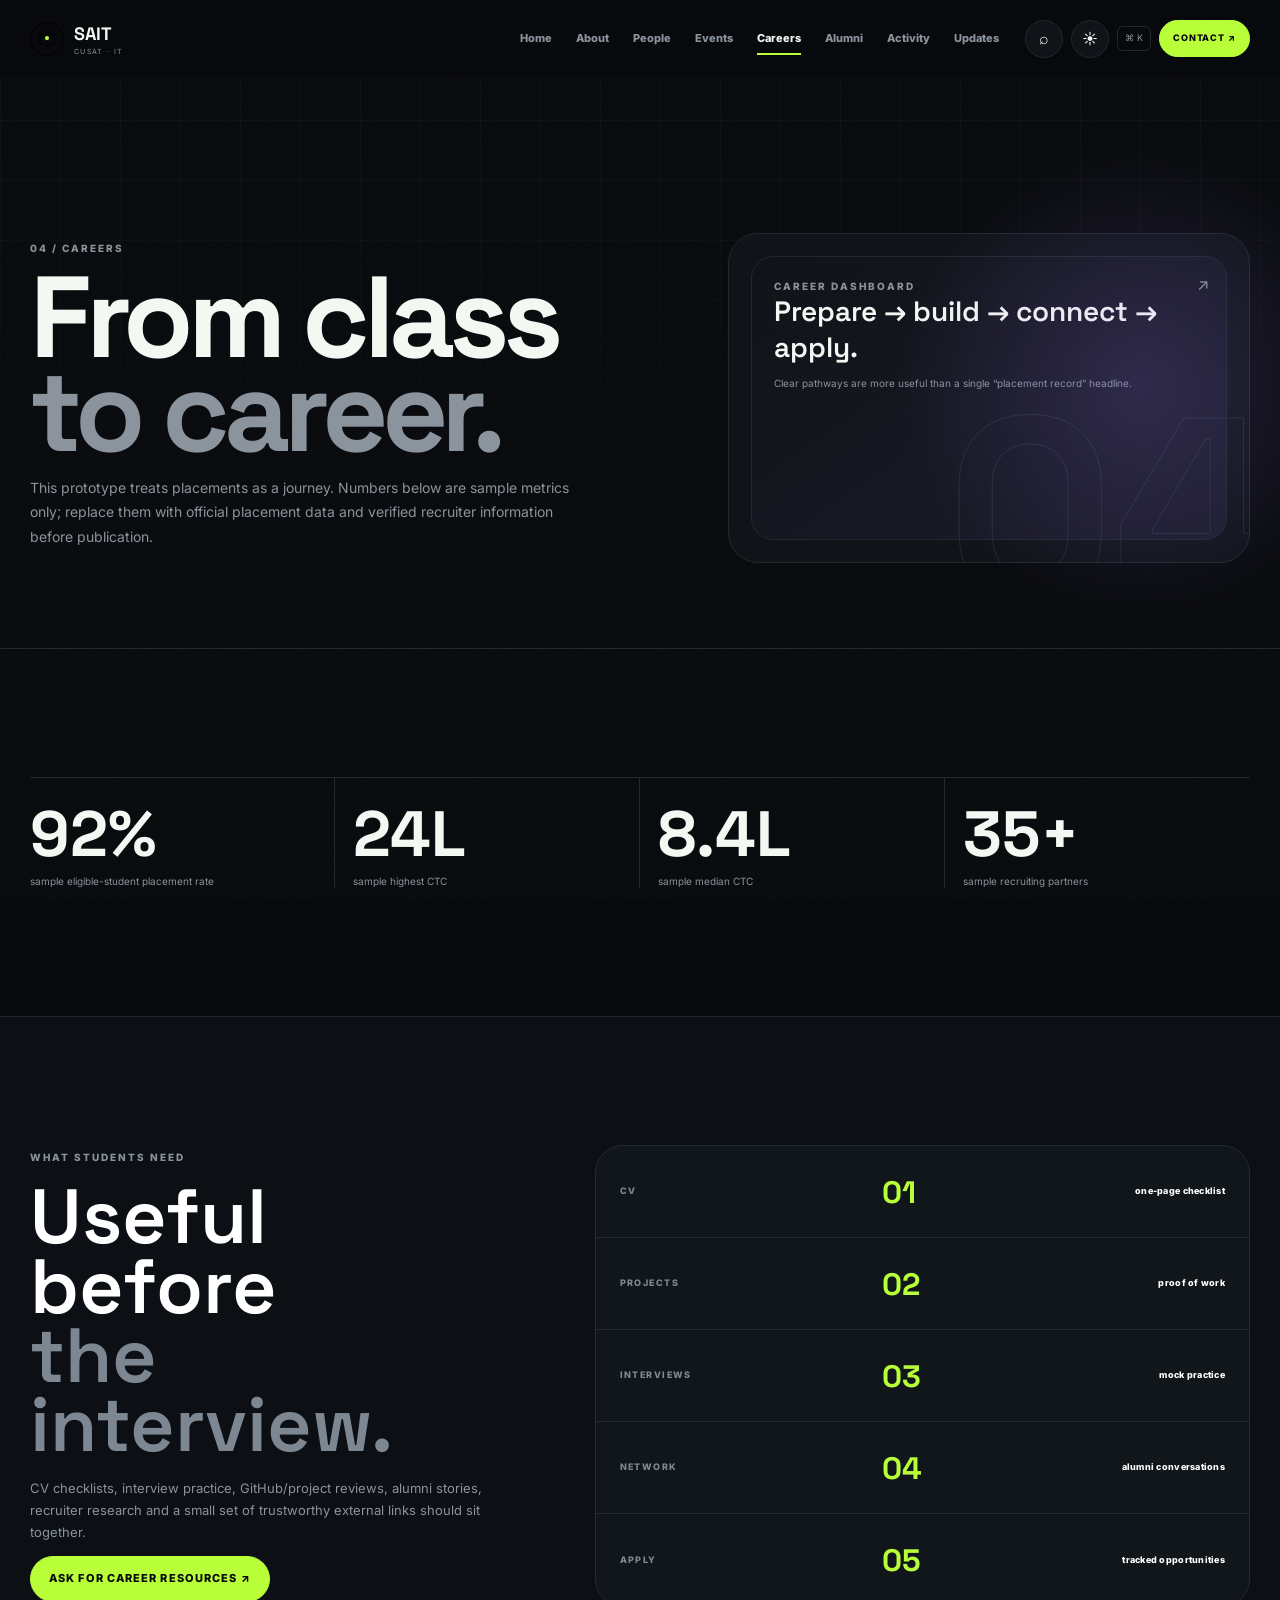
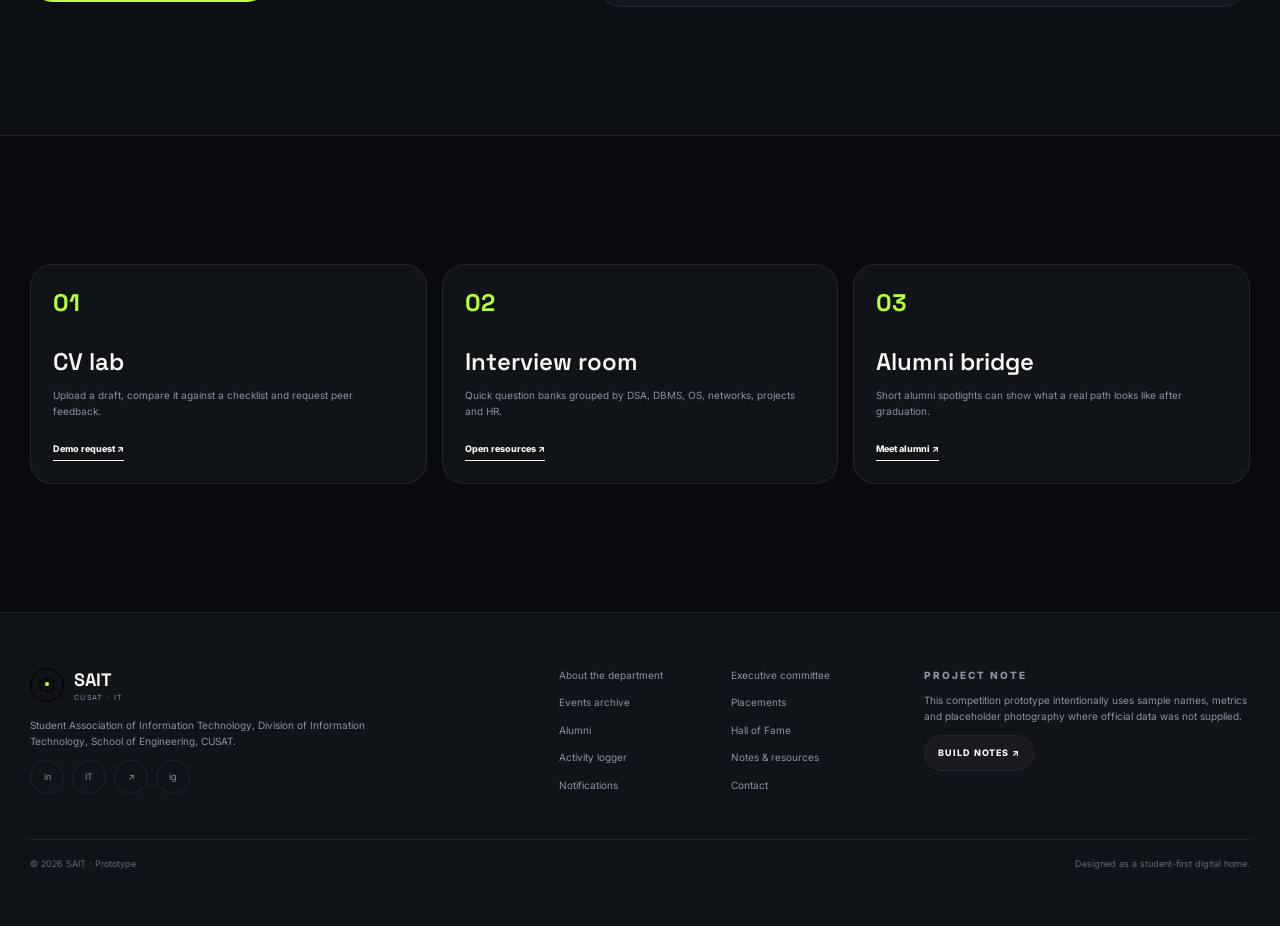
==== placements.html @ 9d5f6748 "Build complete futuristic SAIT multi-page redesign" ====
<!DOCTYPE html>
<html lang="en">
<head>
<meta charset="utf-8">
<meta name="viewport" content="width=device-width,initial-scale=1">
<meta name="theme-color" content="#080a0d">
<meta name="description" content="SAIT — Student Association of Information Technology, CUSAT.">
<title>Placements & careers · SAIT</title>
<link rel="icon" href="assets/favicon.svg">
<link rel="preconnect" href="https://fonts.googleapis.com">
<link rel="preconnect" href="https://fonts.gstatic.com" crossorigin>
<link href="https://fonts.googleapis.com/css2?family=Inter:wght@400;500;600;700;800&family=Space+Grotesk:wght@500;600;700&display=swap" rel="stylesheet">
<link rel="stylesheet" href="style.css">
</head>
<body data-page="placements">
<div class="noise"></div><div class="grid-bg"></div>

<header class="site-header">
  <nav class="nav container">
    <a class="brand" href="index.html" aria-label="SAIT home">
      <img src="assets/logo.svg" alt="SAIT">
      <span class="brand-text"><strong>SAIT</strong><small>CUSAT · IT</small></span>
    </a>
    <div class="nav-links">
      <a data-page="home" href="index.html">Home</a>
      <a data-page="about" href="about.html">About</a>
      <a data-page="people" href="people.html">People</a>
      <a data-page="events" href="events.html">Events</a>
      <a data-page="placements" href="placements.html">Careers</a>
      <a data-page="alumni" href="alumni.html">Alumni</a>
      <a data-page="activity" href="activity.html">Activity</a>
      <a data-page="more" href="notifications.html">Updates</a>
    </div>
    <div class="nav-actions">
      <button class="icon-btn" data-command-open title="Search">⌕</button>
      <button class="icon-btn theme-icon" data-theme-toggle title="Theme">☀</button>
      <span class="command-hint">⌘ K</span>
      <a class="btn small primary" href="contact.html">Contact ↗</a>
      <button class="menu-btn" aria-label="Open menu" aria-expanded="false"><span></span><span></span></button>
    </div>
  </nav>
</header>

<main class="page-top">

<section class="page-hero">
  <div class="container page-hero-grid">
    <div class="reveal"><div class="kicker">04 / CAREERS</div><h1 class="display">From class<br><span class="dim">to career.</span></h1><p>This prototype treats placements as a journey. Numbers below are sample metrics only; replace them with official placement data and verified recruiter information before publication.</p></div>
    <div class="page-hero-art reveal delay-1"><div class="big-num">04</div><div class="signal"><div class="kicker">CAREER DASHBOARD</div><h3>Prepare → build → connect → apply.</h3><p>Clear pathways are more useful than a single “placement record” headline.</p></div></div>
  </div>
</section>

<section class="section">
  <div class="container">
    <div class="stat-strip reveal">
      <div class="stat"><div class="stat-value">92%</div><div class="stat-label">sample eligible-student placement rate</div></div>
      <div class="stat"><div class="stat-value">24L</div><div class="stat-label">sample highest CTC</div></div>
      <div class="stat"><div class="stat-value">8.4L</div><div class="stat-label">sample median CTC</div></div>
      <div class="stat"><div class="stat-value">35+</div><div class="stat-label">sample recruiting partners</div></div>
    </div>
  </div>
</section>

<section class="section placement">
  <div class="container placement-grid">
    <div class="reveal"><div class="kicker">WHAT STUDENTS NEED</div><h2>Useful before<br><span>the interview.</span></h2><p>CV checklists, interview practice, GitHub/project reviews, alumni stories, recruiter research and a small set of trustworthy external links should sit together.</p><a class="btn primary" href="contact.html">Ask for career resources ↗</a></div>
    <div class="placement-panel reveal delay-1">
      <div class="placement-row"><span>CV</span><strong>01</strong><span>one-page checklist</span></div>
      <div class="placement-row"><span>PROJECTS</span><strong>02</strong><span>proof of work</span></div>
      <div class="placement-row"><span>INTERVIEWS</span><strong>03</strong><span>mock practice</span></div>
      <div class="placement-row"><span>NETWORK</span><strong>04</strong><span>alumni conversations</span></div>
      <div class="placement-row"><span>APPLY</span><strong>05</strong><span>tracked opportunities</span></div>
    </div>
  </div>
</section>

<section class="section">
  <div class="container notes-grid">
    <article class="note-card reveal"><div class="icon">01</div><h3>CV lab</h3><p>Upload a draft, compare it against a checklist and request peer feedback.</p><a href="contact.html">Demo request ↗</a></article>
    <article class="note-card reveal"><div class="icon">02</div><h3>Interview room</h3><p>Quick question banks grouped by DSA, DBMS, OS, networks, projects and HR.</p><a href="notes.html">Open resources ↗</a></article>
    <article class="note-card reveal"><div class="icon">03</div><h3>Alumni bridge</h3><p>Short alumni spotlights can show what a real path looks like after graduation.</p><a href="alumni.html">Meet alumni ↗</a></article>
  </div>
</section>
</main>
<footer class="footer">
  <div class="container footer-grid">
    <div>
      <a class="footer-brand" href="index.html"><img src="assets/logo.svg" alt=""><span class="brand-text"><strong>SAIT</strong><small>CUSAT · IT</small></span></a>
      <p>Student Association of Information Technology, Division of Information Technology, School of Engineering, CUSAT.</p>
      <div class="footer-socials">
        <a href="https://in.linkedin.com/company/students-association-of-information-technology-sait-cusat" target="_blank" rel="noopener" aria-label="LinkedIn">in</a>
        <a href="https://soe.cusat.ac.in/soe_association.php?c=it" target="_blank" rel="noopener" aria-label="Official department">IT</a>
        <a href="https://sait-opal.vercel.app/" target="_blank" rel="noopener" aria-label="Current website">↗</a>
        <a href="https://www.instagram.com/" target="_blank" rel="noopener" aria-label="Instagram placeholder">ig</a>
      </div>
    </div>
    <div class="footer-links">
      <a href="about.html">About the department</a><a href="people.html">Executive committee</a>
      <a href="events.html">Events archive</a><a href="placements.html">Placements</a>
      <a href="alumni.html">Alumni</a><a href="hall-of-fame.html">Hall of Fame</a>
      <a href="activity.html">Activity logger</a><a href="notes.html">Notes & resources</a>
      <a href="notifications.html">Notifications</a><a href="contact.html">Contact</a>
    </div>
    <div>
      <div class="kicker">PROJECT NOTE</div>
      <p>This competition prototype intentionally uses sample names, metrics and placeholder photography where official data was not supplied.</p>
      <a class="btn small ghost" href="README.md">Build notes ↗</a>
    </div>
  </div>
  <div class="container footer-bottom">
    <span>© 2026 SAIT · Prototype</span><span>Designed as a student-first digital home.</span>
  </div>
</footer>

<div class="command" id="command" aria-hidden="true">
  <div class="command-bg" data-close-command></div>
  <div class="command-box">
    <div class="command-search"><span>⌕</span><input id="commandInput" autocomplete="off" placeholder="Jump to a page…"></div>
    <div class="command-list" id="commandList"></div>
  </div>
</div>
<div class="modal" id="modal"></div>
<div class="toast" id="toast"></div>
<script src="data.js"></script><script src="script.js"></script></body></html>
---- style.css ----
:root{
  --bg:#080a0d;
  --surface:#101318;
  --surface-2:#151920;
  --ink:#f4f7f2;
  --muted:#8b939d;
  --muted-2:#626a74;
  --line:#222830;
  --lime:#b8ff39;
  --violet:#9b7cff;
  --orange:#ff9b54;
  --cyan:#58e0ff;
  --pink:#ff6db5;
  --shadow:0 26px 90px rgba(0,0,0,.34);
  --radius:28px;
  --nav-h:78px;
}

[data-theme="light"]{
  --bg:#f2f4f1;
  --surface:#fff;
  --surface-2:#e8ece7;
  --ink:#0d1114;
  --muted:#5e676f;
  --muted-2:#7d878f;
  --line:#d8ded9;
  --shadow:0 26px 90px rgba(10,16,14,.12);
}

*{box-sizing:border-box}
html{scroll-behavior:smooth}
body{
  margin:0;background:var(--bg);color:var(--ink);
  font-family:Inter,ui-sans-serif,system-ui,-apple-system,BlinkMacSystemFont,"Segoe UI",sans-serif;
  line-height:1.4;overflow-x:hidden;transition:background .25s,color .25s;
}
body.page-lock{overflow:hidden}
a{color:inherit;text-decoration:none}
button,input,textarea,select{font:inherit}
button{cursor:pointer}
img{display:block;max-width:100%}
::selection{background:var(--lime);color:#090b0e}

.container{width:min(1220px,calc(100% - 48px));margin-inline:auto}
.display,.h1,.h2,.h3{font-family:"Space Grotesk",Inter,sans-serif;letter-spacing:-.055em}
.display{font-size:clamp(64px,10vw,150px);line-height:.82;margin:0}
.h2{font-size:clamp(48px,7vw,94px);line-height:.88;margin:0}
.h3{font-size:28px;line-height:1}
.eyebrow{
  display:inline-flex;align-items:center;gap:10px;color:var(--muted);
  font-size:10px;font-weight:800;letter-spacing:.18em;text-transform:uppercase
}
.dot{width:7px;height:7px;border-radius:50%;background:var(--lime);box-shadow:0 0 0 7px rgba(184,255,57,.1)}
.section{padding:128px 0}
.section-head{display:flex;align-items:flex-end;justify-content:space-between;gap:32px;margin-bottom:54px}
.section-head .copy{max-width:530px}
.section-head p{margin:18px 0 0;color:var(--muted);font-size:14px;line-height:1.7}
.kicker{color:var(--muted);font-size:10px;letter-spacing:.2em;font-weight:800;text-transform:uppercase}
.dim{color:var(--muted)}
.mono{font-family:"SFMono-Regular",Consolas,monospace;letter-spacing:.06em}
.mini{font-size:10px}
.btn{
  display:inline-flex;align-items:center;justify-content:center;gap:12px;
  padding:14px 18px;border-radius:999px;border:1px solid var(--line);
  background:transparent;color:var(--ink);font-size:11px;font-weight:800;
  text-transform:uppercase;letter-spacing:.1em;transition:transform .22s,border .22s,background .22s
}
.btn:hover{transform:translateY(-3px);border-color:var(--ink)}
.btn.primary{background:var(--lime);color:#070908;border-color:var(--lime)}
.btn.dark{background:var(--ink);color:var(--bg);border-color:var(--ink)}
.btn.ghost{background:rgba(255,255,255,.03)}
.btn.small{padding:11px 13px;font-size:9px}

.noise,.grid-bg{
  position:fixed;inset:0;pointer-events:none;z-index:0
}
.noise{opacity:.028;background-image:url("data:image/svg+xml,%3Csvg xmlns='http://www.w3.org/2000/svg' width='180' height='180' viewBox='0 0 180 180'%3E%3Cfilter id='n'%3E%3CfeTurbulence type='fractalNoise' baseFrequency='.85' numOctaves='3' stitchTiles='stitch'/%3E%3C/filter%3E%3Crect width='100%25' height='100%25' filter='url(%23n)'/%3E%3C/svg%3E")}
.grid-bg{
  background-image:linear-gradient(rgba(255,255,255,.035) 1px,transparent 1px),linear-gradient(90deg,rgba(255,255,255,.035) 1px,transparent 1px);
  background-size:60px 60px;mask-image:linear-gradient(to bottom,black,transparent 74%);
}
[data-theme="light"] .grid-bg{background-image:linear-gradient(rgba(10,15,13,.045) 1px,transparent 1px),linear-gradient(90deg,rgba(10,15,13,.045) 1px,transparent 1px)}

.site-header{
  position:fixed;left:0;right:0;top:0;z-index:100;height:var(--nav-h);
  border-bottom:1px solid transparent;background:rgba(8,10,13,.68);backdrop-filter:blur(18px);
  transition:.25s
}
[data-theme="light"] .site-header{background:rgba(242,244,241,.76)}
.site-header.scrolled{border-color:var(--line)}
.nav{height:100%;display:flex;align-items:center;gap:26px}
.brand{display:inline-flex;align-items:center;gap:10px;min-width:max-content}
.brand img{width:34px;height:34px}
.brand-text{display:grid;line-height:1}
.brand-text strong{font:700 18px "Space Grotesk"}
.brand-text small{margin-top:3px;font-size:7px;letter-spacing:.19em;color:var(--muted)}
.nav-links{display:flex;align-items:center;gap:24px;margin-left:auto}
.nav-links a{font-size:11px;font-weight:800;color:var(--muted);position:relative}
.nav-links a::after{content:"";position:absolute;left:0;right:0;bottom:-9px;height:2px;background:var(--lime);transform:scaleX(0);transform-origin:left;transition:.25s}
.nav-links a:hover,.nav-links a.active{color:var(--ink)}
.nav-links a:hover::after,.nav-links a.active::after{transform:scaleX(1)}
.nav-actions{display:flex;align-items:center;gap:8px}
.icon-btn,.menu-btn{
  width:38px;height:38px;border-radius:50%;display:grid;place-items:center;
  border:1px solid var(--line);background:var(--surface);color:var(--ink)
}
.theme-icon{font-size:15px}
.menu-btn{display:none}
.menu-btn span{display:block;width:15px;height:1.5px;background:currentColor;margin:3px auto}
.command-hint{font-size:9px;color:var(--muted);padding:5px 7px;border:1px solid var(--line);border-radius:6px}

main,.footer{position:relative;z-index:2}
.page-top{padding-top:var(--nav-h)}

.hero{
  min-height:900px;padding:165px 0 90px;position:relative;overflow:hidden
}
.hero::before{
  content:"";position:absolute;width:700px;height:700px;right:-260px;top:60px;
  background:radial-gradient(circle,rgba(155,124,255,.25),transparent 68%);
  filter:blur(12px)
}
.hero-wrap{display:grid;grid-template-columns:.9fr 1.1fr;gap:60px;align-items:center}
.hero-copy{position:relative;z-index:4}
.hero-copy .eyebrow{margin-bottom:24px}
.hero-title{max-width:780px}
.hero-title .outline{color:transparent;-webkit-text-stroke:1.5px var(--ink)}
.hero-title .lime{color:var(--lime)}
.hero-sub{
  max-width:500px;margin:30px 0;color:var(--muted);font-size:16px;line-height:1.75
}
.hero-actions{display:flex;gap:10px;flex-wrap:wrap}
.hero-meta{display:flex;gap:16px;align-items:center;margin-top:48px;color:var(--muted);font-size:10px}
.meta-sep{width:3px;height:3px;border-radius:50%;background:var(--muted)}

.hero-stage{min-height:620px;position:relative;display:grid;place-items:center}
.halo{
  position:absolute;width:580px;height:580px;border-radius:50%;
  background:radial-gradient(circle at center,rgba(184,255,57,.13),transparent 56%);
  border:1px solid rgba(184,255,57,.12)
}
.halo::before,.halo::after{
  content:"";position:absolute;inset:55px;border:1px dashed rgba(155,124,255,.35);border-radius:50%;
}
.halo::after{inset:110px;border-style:solid;opacity:.5}
.hero-device{
  width:min(540px,90%);height:560px;border:1px solid #2a3139;border-radius:34px;
  position:relative;overflow:hidden;background:linear-gradient(145deg,#11151a,#090b0e);
  transform:rotate(3deg);box-shadow:var(--shadow);z-index:3
}
.device-grid{
  position:absolute;inset:0;background-image:linear-gradient(rgba(255,255,255,.04) 1px,transparent 1px),linear-gradient(90deg,rgba(255,255,255,.04) 1px,transparent 1px);
  background-size:35px 35px
}
.device-top{display:flex;justify-content:space-between;padding:18px 20px;font-size:8px;letter-spacing:.16em;color:#838c96}
.device-center{position:absolute;left:0;right:0;top:50%;transform:translateY(-50%);text-align:center}
.device-big{font:700 clamp(110px,16vw,200px)/.78 "Space Grotesk";letter-spacing:-.1em;color:transparent;-webkit-text-stroke:1px rgba(255,255,255,.72)}
.device-caption{margin-top:18px;font-size:12px;letter-spacing:.17em;color:rgba(255,255,255,.48);text-transform:uppercase}
.device-bottom{position:absolute;bottom:20px;left:20px;right:20px;display:flex;justify-content:space-between;color:#7b848e;font-size:8px;letter-spacing:.1em}
.device-bottom b{color:var(--lime)}
.float-card{
  position:absolute;padding:14px 15px;border:1px solid var(--line);border-radius:17px;
  background:rgba(16,19,24,.9);backdrop-filter:blur(16px);box-shadow:var(--shadow);z-index:5
}
.float-card.one{left:0;top:95px;transform:rotate(-7deg)}
.float-card.two{right:0;bottom:70px;transform:rotate(-3deg);min-width:205px}
.float-card .label{display:block;color:var(--muted);font-size:8px;letter-spacing:.18em;font-weight:800;margin-bottom:7px}
.float-card strong{font:600 15px "Space Grotesk";display:block}
.float-card small{display:block;color:var(--muted);font-size:9px;margin-top:4px}
.cross{position:absolute;font-size:20px;color:var(--muted)}
.cross.a{right:5%;top:18%}.cross.b{left:6%;bottom:14%}

.marquee{overflow:hidden;border-top:1px solid var(--line);border-bottom:1px solid var(--line);padding:15px 0;background:var(--surface)}
.marquee-track{display:flex;width:max-content;gap:24px;align-items:center;animation:marquee 28s linear infinite}
.marquee span{font:700 11px "Space Grotesk";letter-spacing:.18em}
.marquee b{color:var(--lime)}
@keyframes marquee{to{transform:translateX(-50%)}}

.stat-strip{display:grid;grid-template-columns:repeat(4,1fr);border-top:1px solid var(--line)}
.stat{padding:24px 18px 0 0;border-right:1px solid var(--line)}
.stat:not(:first-child){padding-left:18px}
.stat:last-child{border-right:0}
.stat-value{font:700 clamp(44px,5vw,68px)/1 "Space Grotesk"}
.stat-label{margin-top:8px;color:var(--muted);font-size:10px;line-height:1.4}

.story-grid{display:grid;grid-template-columns:1.05fr .95fr;gap:100px;align-items:start}
.story-card{
  padding:28px;border:1px solid var(--line);background:var(--surface);border-radius:var(--radius);
  position:relative;overflow:hidden
}
.story-card::before{content:"";position:absolute;inset:0;background:radial-gradient(circle at 90% 15%,rgba(155,124,255,.22),transparent 28%)}
.story-card .big-quote{font:500 40px/1.05 "Space Grotesk";max-width:660px;position:relative}
.story-card .sig{margin-top:34px;color:var(--muted);font-size:10px;letter-spacing:.1em}
.signal-grid{display:grid;grid-template-columns:repeat(2,1fr);gap:12px}
.signal{
  border:1px solid var(--line);background:var(--surface);padding:22px;border-radius:20px;min-height:165px;position:relative;overflow:hidden
}
.signal b{font:700 12px "Space Grotesk";color:var(--lime)}
.signal h3{font:600 23px "Space Grotesk";margin:35px 0 8px}
.signal p{margin:0;color:var(--muted);font-size:10px;line-height:1.5}
.signal::after{content:"↗";position:absolute;right:17px;top:16px;color:var(--muted)}

.event-rail{
  display:grid;grid-auto-flow:column;grid-auto-columns:minmax(310px,36vw);gap:15px;overflow-x:auto;padding-bottom:12px;scroll-snap-type:x mandatory
}
.event-rail::-webkit-scrollbar{height:5px}.event-rail::-webkit-scrollbar-thumb{background:var(--line);border-radius:20px}
.event-card{
  border:1px solid var(--line);border-radius:24px;background:var(--surface);overflow:hidden;scroll-snap-align:start;
  transition:transform .25s,box-shadow .25s
}
.event-card:hover{transform:translateY(-6px);box-shadow:var(--shadow)}
.event-image{height:235px;position:relative;overflow:hidden}
.event-image img{width:100%;height:100%;object-fit:cover;filter:saturate(.7)}
.event-image::after{content:"";position:absolute;inset:0;background:linear-gradient(180deg,transparent 30%,rgba(0,0,0,.68))}
.badge{
  position:absolute;z-index:2;left:14px;top:14px;padding:7px 9px;border-radius:999px;
  border:1px solid rgba(255,255,255,.2);background:rgba(0,0,0,.3);backdrop-filter:blur(9px);
  font-size:8px;font-weight:800;letter-spacing:.14em;color:#fff
}
.event-info{padding:20px}
.event-row{display:flex;justify-content:space-between;gap:14px;color:var(--muted);font-size:9px;font-weight:700;letter-spacing:.12em}
.event-info h3{margin:14px 0 8px;font:600 27px/1 "Space Grotesk"}
.event-info p{color:var(--muted);font-size:11px;line-height:1.55;margin:0}
.event-foot{display:flex;justify-content:space-between;align-items:center;margin-top:18px}

.people-grid{display:grid;grid-template-columns:repeat(3,1fr);gap:16px}
.person-card{border:1px solid var(--line);background:var(--surface);border-radius:24px;overflow:hidden}
.person-photo{height:320px;position:relative;overflow:hidden}
.person-photo img{width:100%;height:100%;object-fit:cover;transition:transform .5s}
.person-card:hover .person-photo img{transform:scale(1.05)}
.person-photo::after{content:"";position:absolute;inset:0;background:linear-gradient(180deg,transparent 55%,rgba(0,0,0,.65))}
.person-label{position:absolute;left:16px;bottom:14px;right:16px;display:flex;justify-content:space-between;z-index:2;color:#fff}
.person-label span{font-size:8px;letter-spacing:.14em;font-weight:800}
.person-body{padding:18px}
.person-body h3{font:600 25px "Space Grotesk";margin:0 0 5px}
.person-body p{margin:0;color:var(--muted);font-size:10px;line-height:1.6}
.person-links{margin-top:15px;display:flex;gap:8px}

.people-banner{display:grid;grid-template-columns:1.2fr .8fr;gap:15px;margin-top:16px}
.team-card{
  border:1px solid var(--line);border-radius:23px;background:var(--surface);padding:22px;position:relative;overflow:hidden
}
.team-card .code{font:700 11px "SFMono-Regular",monospace;color:var(--lime)}
.team-card h3{font:600 30px "Space Grotesk";margin:26px 0 8px}
.team-card p{color:var(--muted);font-size:10px}
.team-line{height:2px;background:var(--line);margin-top:22px;position:relative;overflow:hidden}
.team-line span{display:block;position:absolute;inset:0 auto 0 0;width:62%;background:var(--lime)}
.placement{
  background:#0c1014;color:#fff;border-block:1px solid #1f262e;overflow:hidden
}
[data-theme="light"] .placement{background:#10141a}
.placement-grid{display:grid;grid-template-columns:.85fr 1.15fr;gap:80px;align-items:center}
.placement h2{font:600 clamp(52px,6vw,84px)/.9 "Space Grotesk";margin:18px 0}
.placement h2 span{color:#7d8791}
.placement p{max-width:470px;color:#8a929c;font-size:13px;line-height:1.7}
.placement-panel{border:1px solid #222a33;border-radius:28px;overflow:hidden;background:#11161b}
.placement-row{display:grid;grid-template-columns:1fr 80px 1fr;min-height:92px;align-items:center;border-bottom:1px solid #222a33;padding:0 24px}
.placement-row:last-child{border-bottom:0}
.placement-row strong{font:700 31px "Space Grotesk";color:var(--lime)}
.placement-row span{font-size:9px;color:#7f8993;letter-spacing:.16em;font-weight:800}
.placement-row span:last-child{text-align:right;color:#fff;letter-spacing:.03em}

.split-banner{display:grid;grid-template-columns:1fr 1fr;gap:0;border:1px solid var(--line);border-radius:30px;overflow:hidden;background:var(--surface)}
.split-block{padding:45px;border-right:1px solid var(--line)}
.split-block:last-child{border-right:0}
.split-block h3{font:600 38px "Space Grotesk";margin:15px 0}
.split-block p{color:var(--muted);font-size:12px;line-height:1.7}
.split-block a{margin-top:16px}

.notification-ticker{border-block:1px solid var(--line);overflow:hidden;background:var(--surface)}
.ticker-track{display:flex;width:max-content;gap:28px;padding:14px 0;animation:marquee 30s linear infinite}
.ticker-item{display:flex;gap:10px;align-items:center;font-size:10px}
.ticker-item b{color:var(--lime)}

.cta{
  padding:135px 0;background:var(--lime);color:#0a0d0b
}
.cta-inner{max-width:950px}
.cta h2{font:600 clamp(62px,8.7vw,125px)/.8 "Space Grotesk";margin:20px 0}
.cta h2 span{color:transparent;-webkit-text-stroke:1.5px #0a0d0b}
.cta p{max-width:550px;color:#465030;font-size:13px;line-height:1.7}
.cta-actions{display:flex;gap:10px;flex-wrap:wrap;margin-top:28px}
.cta .btn{border-color:rgba(10,13,11,.22);color:#0a0d0b}
.cta .btn.dark{background:#0a0d0b;color:#fff;border-color:#0a0d0b}

.footer{border-top:1px solid var(--line);padding:55px 0;background:var(--surface)}
.footer-grid{display:grid;grid-template-columns:1.5fr 1fr 1fr;gap:40px}
.footer-brand{display:inline-flex;align-items:center;gap:10px}
.footer-brand img{width:34px}
.footer p{max-width:360px;color:var(--muted);font-size:10px;line-height:1.65}
.footer-links{display:grid;grid-template-columns:repeat(2,1fr);gap:11px 20px}
.footer-links a{font-size:10px;color:var(--muted)}
.footer-links a:hover{color:var(--ink)}
.footer-socials{display:flex;gap:8px;flex-wrap:wrap}
.footer-socials a{width:34px;height:34px;border:1px solid var(--line);border-radius:50%;display:grid;place-items:center;font-size:9px;color:var(--muted)}
.footer-bottom{display:flex;justify-content:space-between;gap:20px;margin-top:45px;padding-top:18px;border-top:1px solid var(--line);color:var(--muted-2);font-size:9px}

.page-hero{padding:155px 0 85px;border-bottom:1px solid var(--line);position:relative;overflow:hidden}
.page-hero::after{content:"";position:absolute;right:-120px;top:45px;width:520px;height:520px;border-radius:50%;background:radial-gradient(circle,rgba(155,124,255,.18),transparent 66%);pointer-events:none}
.page-hero-grid{display:grid;grid-template-columns:1.1fr .9fr;gap:60px;align-items:end}
.page-hero h1{font-size:clamp(60px,9vw,125px);line-height:.82;margin:16px 0}
.page-hero p{max-width:550px;color:var(--muted);font-size:14px;line-height:1.75}
.page-hero-art{height:330px;border:1px solid var(--line);background:var(--surface);border-radius:30px;position:relative;overflow:hidden}
.page-hero-art .big-num{position:absolute;right:-30px;bottom:-52px;font:700 260px/.8 "Space Grotesk";color:transparent;-webkit-text-stroke:1px var(--line)}
.page-hero-art .signal{position:absolute;top:22px;left:22px;right:22px;bottom:22px;border-radius:22px;border:1px solid var(--line);background:linear-gradient(145deg,transparent,rgba(155,124,255,.08));padding:22px}
.page-hero-art .signal h3{font:600 28px "Space Grotesk";margin:0 0 10px}
.page-hero-art .signal p{font-size:10px;margin:0;color:var(--muted)}

.controls{display:flex;gap:8px;flex-wrap:wrap;margin-bottom:25px}
.filter-btn{padding:10px 13px;border:1px solid var(--line);background:var(--surface);color:var(--muted);border-radius:999px;font-size:9px;font-weight:800;letter-spacing:.08em}
.filter-btn.active{background:var(--ink);color:var(--bg);border-color:var(--ink)}

.list-grid{display:grid;grid-template-columns:repeat(2,1fr);gap:16px}
.list-card{border:1px solid var(--line);background:var(--surface);border-radius:24px;overflow:hidden}
.list-card .cover{height:245px;overflow:hidden}
.list-card .cover img{width:100%;height:100%;object-fit:cover}
.list-card .body{padding:22px}
.list-card .body h3{font:600 31px "Space Grotesk";margin:12px 0 8px}
.list-card .body p{margin:0;color:var(--muted);font-size:11px;line-height:1.6}
.meta-line{display:flex;justify-content:space-between;gap:12px;color:var(--muted);font-size:9px;font-weight:800;letter-spacing:.12em}
.tag{display:inline-flex;padding:6px 8px;border:1px solid var(--line);border-radius:999px;font-size:8px;font-weight:800;letter-spacing:.1em;color:var(--muted)}

.people-page-grid{display:grid;grid-template-columns:repeat(3,1fr);gap:16px}
.people-page-grid .person-photo{height:360px}
.directory-note{padding:18px 20px;border:1px solid var(--line);background:var(--surface);border-radius:17px;color:var(--muted);font-size:10px;line-height:1.6;margin-top:15px}
.role-tabs{display:flex;gap:8px;flex-wrap:wrap;margin-bottom:26px}

.alumni-grid{display:grid;grid-template-columns:repeat(3,1fr);gap:16px}
.alumni-card{border:1px solid var(--line);border-radius:24px;background:var(--surface);overflow:hidden}
.alumni-card img{height:300px;width:100%;object-fit:cover}
.alumni-card .body{padding:20px}
.alumni-card .quote{font:500 25px/1.1 "Space Grotesk";margin:17px 0}
.alumni-card .small{color:var(--muted);font-size:10px}

.hall-grid{display:grid;grid-template-columns:repeat(2,1fr);gap:14px}
.hall-item{display:grid;grid-template-columns:82px 1fr auto;gap:15px;align-items:center;border:1px solid var(--line);border-radius:20px;background:var(--surface);padding:18px}
.hall-year{font:700 25px "Space Grotesk";color:var(--lime)}
.hall-item h3{font:600 20px "Space Grotesk";margin:7px 0}
.hall-item p{color:var(--muted);font-size:10px;margin:0}
.hall-arrow{font-size:18px;color:var(--muted)}

.activity-shell{display:grid;grid-template-columns:1fr .86fr;gap:18px}
.form-card,.dashboard-card,.info-card{border:1px solid var(--line);border-radius:24px;background:var(--surface);padding:26px}
.form-grid{display:grid;grid-template-columns:1fr 1fr;gap:12px}
.field{display:grid;gap:7px}
.field.full{grid-column:1/-1}
.field label{font-size:9px;color:var(--muted);font-weight:800;letter-spacing:.12em;text-transform:uppercase}
.field input,.field textarea,.field select{width:100%;border:1px solid var(--line);background:var(--bg);color:var(--ink);border-radius:12px;padding:12px 13px;outline:none}
.field input:focus,.field textarea:focus,.field select:focus{border-color:var(--violet)}
.field textarea{min-height:118px;resize:vertical}
.form-foot{display:flex;align-items:center;justify-content:space-between;gap:12px;margin-top:16px}
.proof-note{font-size:9px;color:var(--muted);line-height:1.4}
.dashboard-head{display:flex;justify-content:space-between;align-items:start;gap:15px}
.ring{
  width:108px;height:108px;border-radius:50%;display:grid;place-items:center;
  background:conic-gradient(var(--lime) 0 72%,var(--line) 72% 100%);position:relative
}
.ring::before{content:"";position:absolute;inset:9px;background:var(--surface);border-radius:50%}
.ring span{position:relative;font:700 26px "Space Grotesk"}
.activity-list{margin-top:25px;display:grid;gap:8px}
.activity-row{display:grid;grid-template-columns:1fr auto;gap:10px;padding:13px 0;border-top:1px solid var(--line)}
.activity-row strong{font:600 16px "Space Grotesk"}
.activity-row small{display:block;color:var(--muted);font-size:9px;margin-top:4px}
.status{padding:6px 8px;border-radius:999px;border:1px solid var(--line);font-size:8px;font-weight:800;letter-spacing:.1em;align-self:start}
.status.verified{color:var(--lime);border-color:rgba(184,255,57,.3)}
.status.pending{color:var(--orange);border-color:rgba(255,155,84,.3)}

.notice-list{display:grid;gap:10px}
.notice{
  display:grid;grid-template-columns:120px 1fr auto;gap:18px;align-items:start;
  border:1px solid var(--line);background:var(--surface);border-radius:20px;padding:19px
}
.notice-date{font:700 11px "SFMono-Regular",monospace;color:var(--muted)}
.notice h3{font:600 22px "Space Grotesk";margin:2px 0 7px}
.notice p{margin:0;color:var(--muted);font-size:10px;line-height:1.55}
.new-pill{padding:6px 8px;border:1px solid rgba(184,255,57,.25);color:var(--lime);border-radius:999px;font-size:8px;font-weight:800;letter-spacing:.1em}

.contact-grid{display:grid;grid-template-columns:.85fr 1.15fr;gap:18px}
.info-stack{display:grid;gap:12px}
.info-card h3{font:600 26px "Space Grotesk";margin:0 0 10px}
.info-card p{color:var(--muted);font-size:10px;line-height:1.65;margin:0}
.social-list{display:flex;gap:8px;flex-wrap:wrap;margin-top:15px}
.social-list a{padding:9px 11px;border:1px solid var(--line);border-radius:999px;font-size:9px;color:var(--muted)}
.map-card{min-height:460px;border:1px solid var(--line);border-radius:24px;background:var(--surface);overflow:hidden;position:relative}
.map-card iframe{width:100%;height:100%;min-height:460px;border:0;filter:saturate(.7) contrast(1.08) grayscale(.15)}
.map-card .map-caption{position:absolute;left:18px;right:18px;bottom:18px;background:rgba(8,10,13,.86);color:#fff;border:1px solid #2a3138;border-radius:16px;padding:15px;backdrop-filter:blur(10px)}
.map-card .map-caption strong{display:block;font:600 18px "Space Grotesk"}
.map-card .map-caption small{display:block;color:#9aa2ac;font-size:9px;margin-top:4px}

.notes-grid{display:grid;grid-template-columns:repeat(3,1fr);gap:15px}
.note-card{border:1px solid var(--line);background:var(--surface);border-radius:22px;padding:22px;min-height:210px}
.note-card .icon{font:700 24px "Space Grotesk";color:var(--lime)}
.note-card h3{font:600 24px "Space Grotesk";margin:28px 0 8px}
.note-card p{color:var(--muted);font-size:10px;line-height:1.6}
.note-card a{display:inline-flex;margin-top:14px;font-size:9px;font-weight:800;border-bottom:1px solid var(--ink);padding-bottom:4px}

.command{
  position:fixed;inset:0;z-index:200;display:none;place-items:start center;padding-top:12vh
}
.command.open{display:grid}
.command-bg{position:absolute;inset:0;background:rgba(0,0,0,.72);backdrop-filter:blur(8px)}
.command-box{position:relative;width:min(670px,calc(100% - 28px));background:var(--surface);border:1px solid var(--line);border-radius:22px;box-shadow:var(--shadow);overflow:hidden}
.command-search{display:flex;align-items:center;gap:12px;padding:17px;border-bottom:1px solid var(--line)}
.command-search span{color:var(--muted)}
.command-search input{flex:1;border:0;outline:0;background:transparent;color:var(--ink);font-size:14px}
.command-list{max-height:52vh;overflow:auto;padding:8px}
.command-item{display:flex;align-items:center;justify-content:space-between;gap:15px;padding:13px 12px;border-radius:12px}
.command-item:hover{background:var(--surface-2)}
.command-item strong{font-size:11px}
.command-item small{font-size:9px;color:var(--muted)}
.command-key{font-size:8px;color:var(--muted);border:1px solid var(--line);border-radius:5px;padding:4px 6px}

.modal{position:fixed;inset:0;z-index:190;display:none;place-items:center;padding:22px}
.modal.open{display:grid}
.modal-bg{position:absolute;inset:0;background:rgba(0,0,0,.75);backdrop-filter:blur(8px)}
.modal-card{position:relative;z-index:2;width:min(720px,100%);max-height:88vh;overflow:auto;background:var(--surface);border:1px solid var(--line);border-radius:25px;box-shadow:var(--shadow)}
.modal-media{height:300px;overflow:hidden}.modal-media img{width:100%;height:100%;object-fit:cover}
.modal-content{padding:26px}
.modal-close{position:absolute;right:12px;top:12px;width:38px;height:38px;border-radius:50%;border:1px solid rgba(255,255,255,.18);background:rgba(0,0,0,.35);color:#fff;z-index:4}
.modal-content h2{font:600 43px "Space Grotesk";margin:9px 0}
.modal-content p{color:var(--muted);font-size:12px;line-height:1.7}

.toast{
  position:fixed;left:50%;bottom:24px;transform:translate(-50%,15px);z-index:240;
  background:var(--ink);color:var(--bg);border-radius:999px;padding:12px 16px;
  font-size:10px;font-weight:800;opacity:0;pointer-events:none;transition:.25s
}
.toast.show{opacity:1;transform:translate(-50%,0)}

.reveal{opacity:0;transform:translateY(20px);transition:opacity .75s,transform .75s}
.reveal.visible{opacity:1;transform:none}
.delay-1{transition-delay:.08s}.delay-2{transition-delay:.16s}.delay-3{transition-delay:.24s}

.cursor-glow{position:fixed;width:260px;height:260px;border-radius:50%;pointer-events:none;z-index:1;transform:translate(-50%,-50%);background:radial-gradient(circle,rgba(155,124,255,.08),transparent 68%);opacity:0;transition:opacity .25s}

@media(max-width:1050px){
  .nav-links{gap:15px}
  .hero-wrap,.story-grid,.placement-grid,.contact-grid,.activity-shell,.page-hero-grid{grid-template-columns:1fr}
  .hero-stage{min-height:560px}
  .page-hero-art{height:280px}
  .people-grid,.alumni-grid{grid-template-columns:repeat(2,1fr)}
  .notes-grid{grid-template-columns:repeat(2,1fr)}
  .split-banner{grid-template-columns:1fr}
  .split-block{border-right:0;border-bottom:1px solid var(--line)}
  .split-block:last-child{border-bottom:0}
}
@media(max-width:760px){
  :root{--nav-h:70px}
  .container{width:min(100% - 32px,600px)}
  .section{padding:90px 0}
  .site-header{height:var(--nav-h)}
  .nav-links{
    position:absolute;top:70px;left:16px;right:16px;padding:10px;display:none;flex-direction:column;align-items:stretch;
    background:var(--surface);border:1px solid var(--line);border-radius:17px;box-shadow:var(--shadow)
  }
  .nav-links.open{display:flex}
  .nav-links a{padding:12px 10px}
  .nav-links a::after{display:none}
  .nav-actions .command-hint{display:none}
  .menu-btn{display:grid}
  .hero{min-height:auto;padding:120px 0 80px}
  .hero-wrap{gap:25px}
  .hero-title .outline{-webkit-text-stroke:1px var(--ink)}
  .hero-sub{font-size:13px}
  .hero-meta{margin-top:30px;flex-wrap:wrap}
  .hero-stage{min-height:470px;margin-top:10px}
  .hero-device{height:390px;border-radius:25px}
  .device-big{font-size:110px}
  .float-card.one{top:45px}.float-card.two{bottom:20px}
  .halo{width:410px;height:410px}
  .stat-strip{grid-template-columns:1fr 1fr}
  .stat:nth-child(2){border-right:0}.stat:nth-child(n+3){border-top:1px solid var(--line)}
  .stat:nth-child(3){padding-left:0}.stat:nth-child(4){padding-left:18px}
  .section-head{flex-direction:column;align-items:flex-start}
  .people-grid,.people-page-grid,.alumni-grid,.notes-grid,.list-grid,.hall-grid{grid-template-columns:1fr}
  .people-banner{grid-template-columns:1fr}
  .placement-row{grid-template-columns:1fr 55px 1fr;min-height:76px;padding:0 16px}
  .page-hero{padding:125px 0 70px}
  .page-hero h1{font-size:66px}
  .notice{grid-template-columns:1fr;gap:10px}
  .form-grid{grid-template-columns:1fr}
  .field.full{grid-column:auto}
  .form-foot{align-items:flex-start;flex-direction:column}
  .map-card{min-height:360px}.map-card iframe{min-height:360px}
  .footer-grid{grid-template-columns:1fr}
  .footer-bottom{flex-direction:column;align-items:flex-start}
  .footer-right{justify-content:flex-start}
}
@media(prefers-reduced-motion:reduce){
  html{scroll-behavior:auto}
  *,*::before,*::after{animation-duration:.01ms!important;transition-duration:.01ms!important}
}
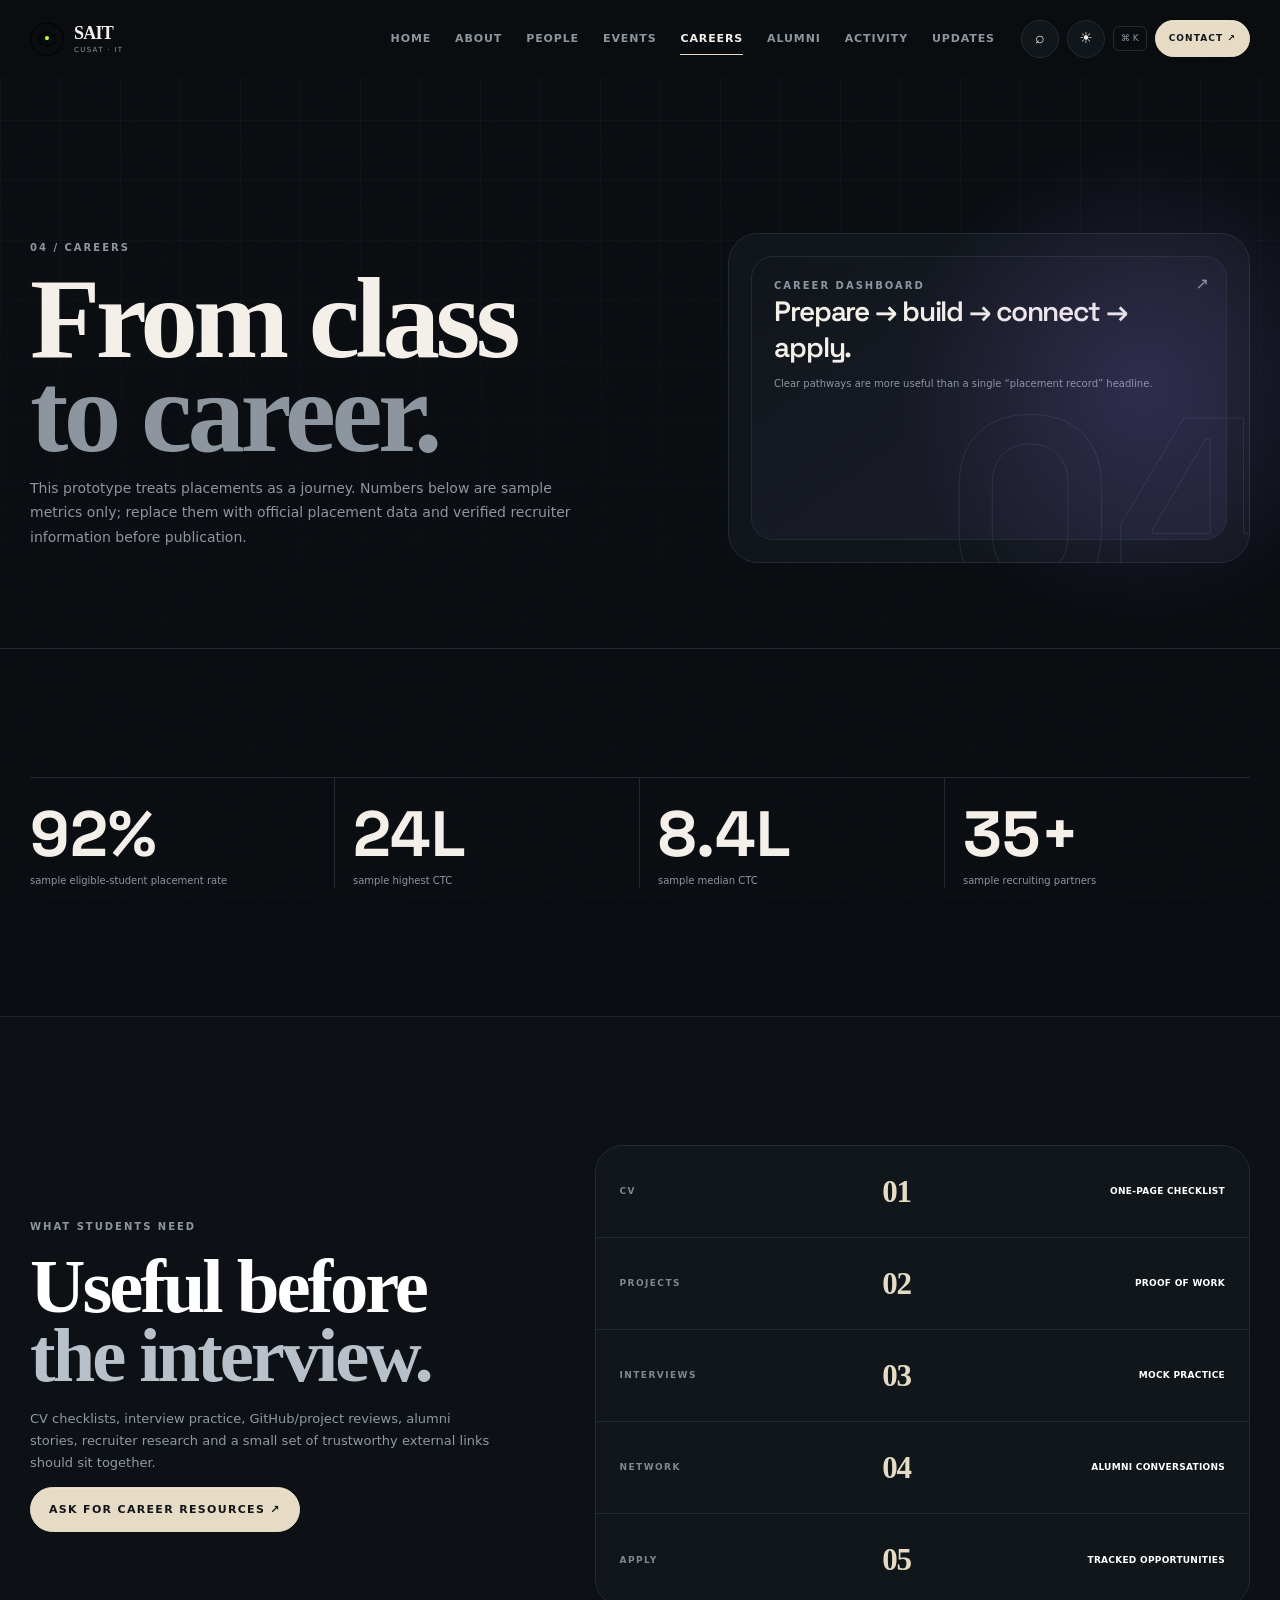
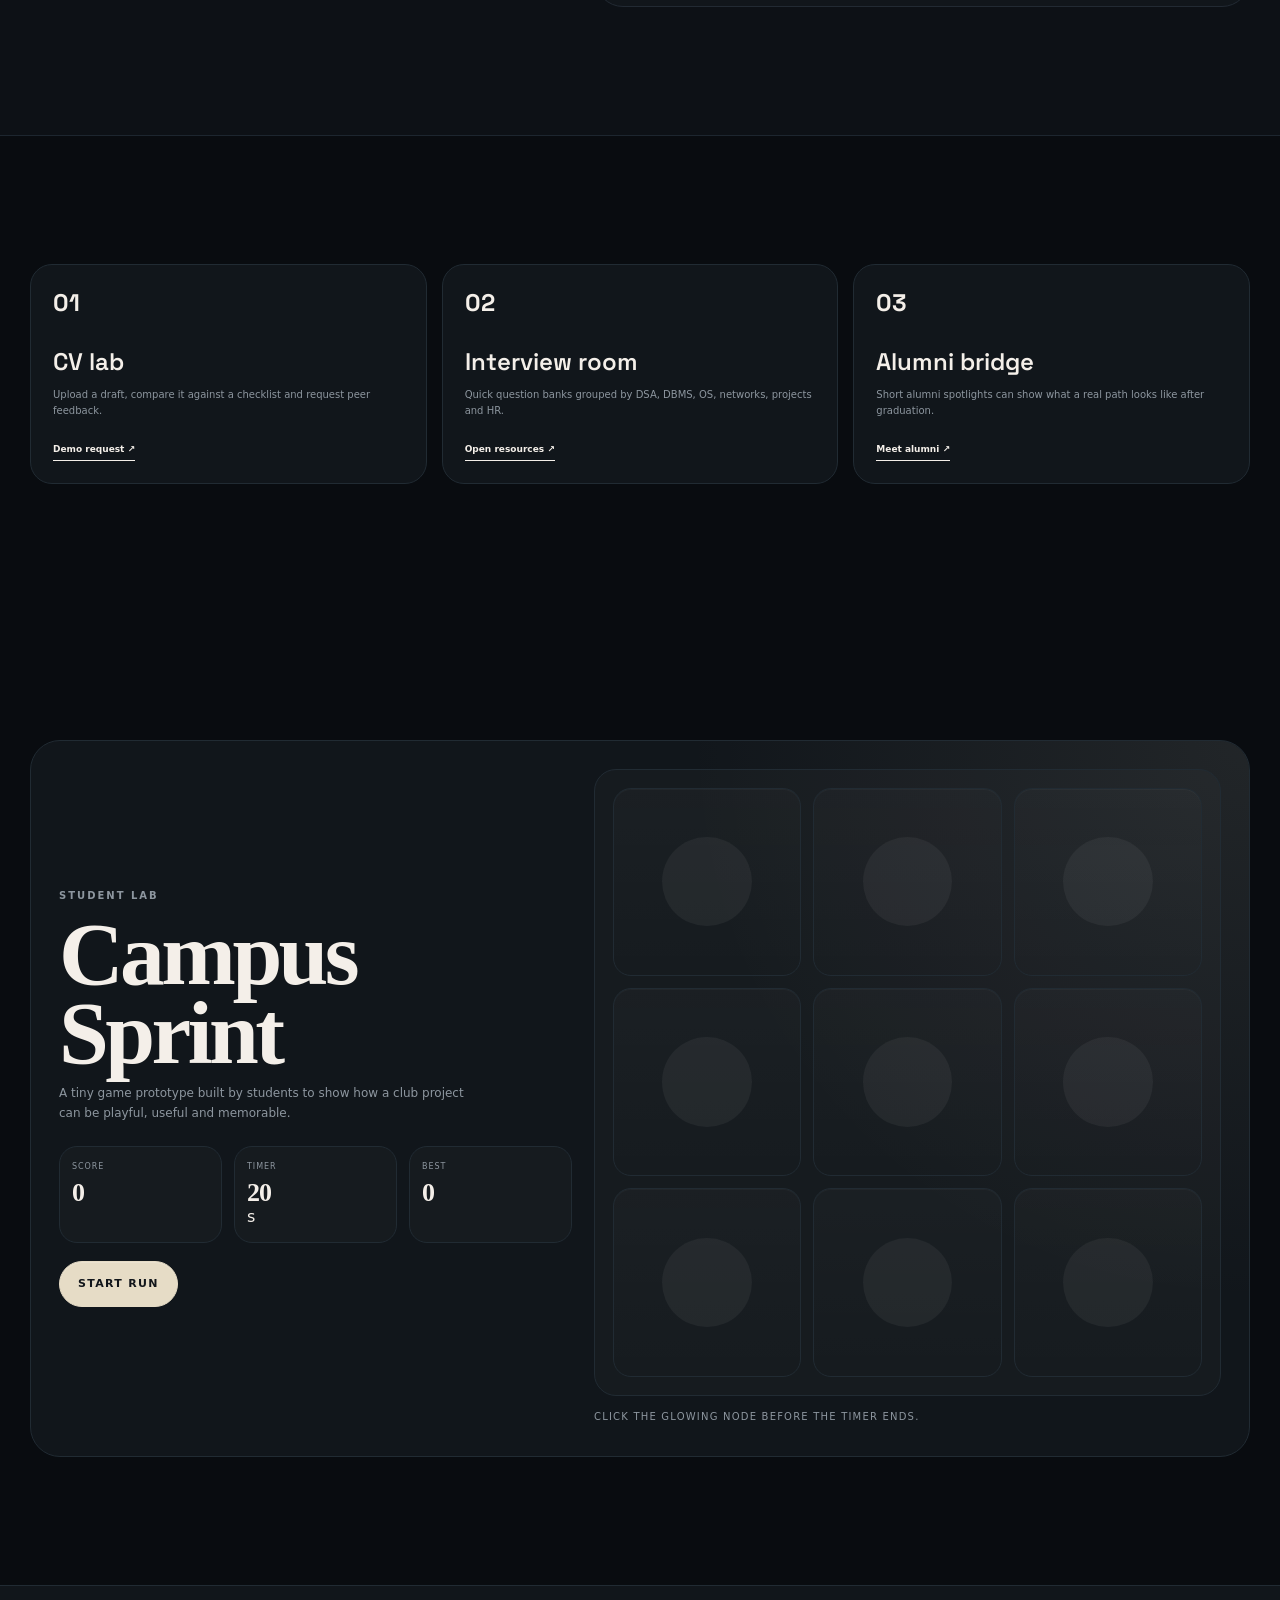
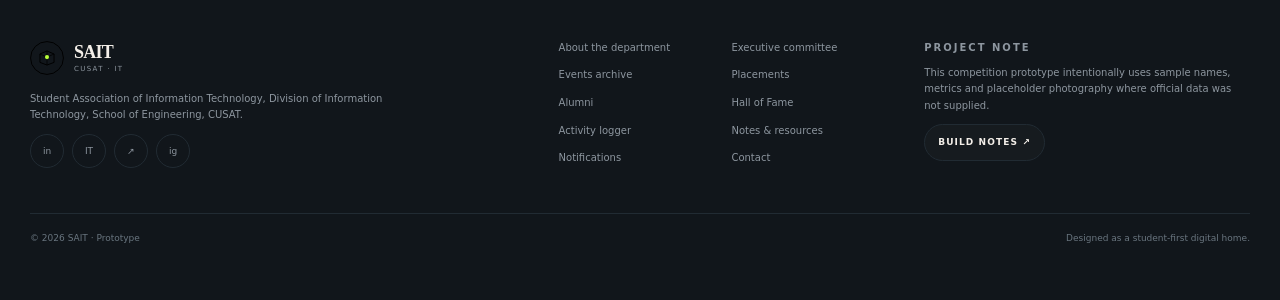
==== commit 22c0a817: "Build complete futuristic SAIT multi-page redesign" ====
--- a/placements.html
+++ b/placements.html
@@ -81,6 +81,38 @@
     <article class="note-card reveal"><div class="icon">03</div><h3>Alumni bridge</h3><p>Short alumni spotlights can show what a real path looks like after graduation.</p><a href="alumni.html">Meet alumni ↗</a></article>
   </div>
 </section>
+
+<section class="section">
+  <div class="container">
+    <div class="game-shell reveal">
+      <div class="game-copy">
+        <div class="kicker">STUDENT LAB</div>
+        <h2 class="h2">Campus Sprint</h2>
+        <p>A tiny game prototype built by students to show how a club project can be playful, useful and memorable.</p>
+        <div class="game-status">
+          <div><span>Score</span><strong id="gameScore">0</strong></div>
+          <div><span>Timer</span><strong id="gameTime">20</strong>s</div>
+          <div><span>Best</span><strong id="gameBest">0</strong></div>
+        </div>
+        <button class="btn primary" id="gameStartBtn" type="button">Start run</button>
+      </div>
+      <div class="game-board-wrap">
+        <div class="game-board" id="gameBoard" aria-label="Mini game board">
+          <button class="game-cell" data-index="0" type="button" aria-label="Game tile 1"></button>
+          <button class="game-cell" data-index="1" type="button" aria-label="Game tile 2"></button>
+          <button class="game-cell" data-index="2" type="button" aria-label="Game tile 3"></button>
+          <button class="game-cell" data-index="3" type="button" aria-label="Game tile 4"></button>
+          <button class="game-cell" data-index="4" type="button" aria-label="Game tile 5"></button>
+          <button class="game-cell" data-index="5" type="button" aria-label="Game tile 6"></button>
+          <button class="game-cell" data-index="6" type="button" aria-label="Game tile 7"></button>
+          <button class="game-cell" data-index="7" type="button" aria-label="Game tile 8"></button>
+          <button class="game-cell" data-index="8" type="button" aria-label="Game tile 9"></button>
+        </div>
+        <div class="game-message" id="gameMessage">Click the glowing node before the timer ends.</div>
+      </div>
+    </div>
+  </div>
+</section>
 </main>
 <footer class="footer">
   <div class="container footer-grid">
--- a/style.css
+++ b/style.css
@@ -1,37 +1,38 @@
 :root{
-  --bg:#080a0d;
-  --surface:#101318;
-  --surface-2:#151920;
-  --ink:#f4f7f2;
-  --muted:#8b939d;
-  --muted-2:#626a74;
-  --line:#222830;
-  --lime:#b8ff39;
-  --violet:#9b7cff;
-  --orange:#ff9b54;
-  --cyan:#58e0ff;
-  --pink:#ff6db5;
-  --shadow:0 26px 90px rgba(0,0,0,.34);
+  --bg:#090c10;
+  --surface:#11161b;
+  --surface-2:#171d23;
+  --ink:#f4efe9;
+  --muted:#8d969f;
+  --muted-2:#69757f;
+  --line:#212b33;
+  --accent:#e6dcc6;
+  --accent-soft:#cfd7e4;
+  --violet:#b6c4ff;
+  --orange:#d9b489;
+  --cyan:#bfe2ef;
+  --pink:#d7bfd9;
+  --shadow:0 26px 88px rgba(0,0,0,.3);
   --radius:28px;
   --nav-h:78px;
 }
 
 [data-theme="light"]{
-  --bg:#f2f4f1;
-  --surface:#fff;
-  --surface-2:#e8ece7;
-  --ink:#0d1114;
-  --muted:#5e676f;
-  --muted-2:#7d878f;
-  --line:#d8ded9;
-  --shadow:0 26px 90px rgba(10,16,14,.12);
+  --bg:#efefe9;
+  --surface:#f7f4ee;
+  --surface-2:#ebe5dc;
+  --ink:#101417;
+  --muted:#58626b;
+  --muted-2:#717b84;
+  --line:#d8d0c7;
+  --shadow:0 26px 90px rgba(15,22,22,.12);
 }
 
 *{box-sizing:border-box}
 html{scroll-behavior:smooth}
 body{
   margin:0;background:var(--bg);color:var(--ink);
-  font-family:Inter,ui-sans-serif,system-ui,-apple-system,BlinkMacSystemFont,"Segoe UI",sans-serif;
+  font-family:Manrope,ui-sans-serif,system-ui,-apple-system,BlinkMacSystemFont,"Segoe UI",sans-serif;
   line-height:1.4;overflow-x:hidden;transition:background .25s,color .25s;
 }
 body.page-lock{overflow:hidden}
@@ -39,10 +40,10 @@
 button,input,textarea,select{font:inherit}
 button{cursor:pointer}
 img{display:block;max-width:100%}
-::selection{background:var(--lime);color:#090b0e}
+::selection{background:var(--accent);color:#101417}
 
 .container{width:min(1220px,calc(100% - 48px));margin-inline:auto}
-.display,.h1,.h2,.h3{font-family:"Space Grotesk",Inter,sans-serif;letter-spacing:-.055em}
+.display,.h1,.h2,.h3{font-family:"Cormorant Garamond",Georgia,"Times New Roman",serif;letter-spacing:-.04em}
 .display{font-size:clamp(64px,10vw,150px);line-height:.82;margin:0}
 .h2{font-size:clamp(48px,7vw,94px);line-height:.88;margin:0}
 .h3{font-size:28px;line-height:1}
@@ -50,7 +51,7 @@
   display:inline-flex;align-items:center;gap:10px;color:var(--muted);
   font-size:10px;font-weight:800;letter-spacing:.18em;text-transform:uppercase
 }
-.dot{width:7px;height:7px;border-radius:50%;background:var(--lime);box-shadow:0 0 0 7px rgba(184,255,57,.1)}
+.dot{width:7px;height:7px;border-radius:50%;background:var(--accent);box-shadow:0 0 0 7px rgba(230,220,198,.12)}
 .section{padding:128px 0}
 .section-head{display:flex;align-items:flex-end;justify-content:space-between;gap:32px;margin-bottom:54px}
 .section-head .copy{max-width:530px}
@@ -63,12 +64,12 @@
   display:inline-flex;align-items:center;justify-content:center;gap:12px;
   padding:14px 18px;border-radius:999px;border:1px solid var(--line);
   background:transparent;color:var(--ink);font-size:11px;font-weight:800;
-  text-transform:uppercase;letter-spacing:.1em;transition:transform .22s,border .22s,background .22s
-}
-.btn:hover{transform:translateY(-3px);border-color:var(--ink)}
-.btn.primary{background:var(--lime);color:#070908;border-color:var(--lime)}
+  text-transform:uppercase;letter-spacing:.12em;transition:transform .22s,border .22s,background .22s,box-shadow .22s
+}
+.btn:hover{transform:translateY(-3px);border-color:var(--ink);box-shadow:0 18px 40px rgba(0,0,0,.12)}
+.btn.primary{background:var(--accent);color:#11151a;border-color:var(--accent);box-shadow:inset 0 1px 0 rgba(255,255,255,.18)}
 .btn.dark{background:var(--ink);color:var(--bg);border-color:var(--ink)}
-.btn.ghost{background:rgba(255,255,255,.03)}
+.btn.ghost{background:rgba(255,255,255,.02)}
 .btn.small{padding:11px 13px;font-size:9px}
 
 .noise,.grid-bg{
@@ -83,20 +84,20 @@
 
 .site-header{
   position:fixed;left:0;right:0;top:0;z-index:100;height:var(--nav-h);
-  border-bottom:1px solid transparent;background:rgba(8,10,13,.68);backdrop-filter:blur(18px);
+  border-bottom:1px solid transparent;background:rgba(11,13,17,.7);backdrop-filter:blur(18px);
   transition:.25s
 }
-[data-theme="light"] .site-header{background:rgba(242,244,241,.76)}
+[data-theme="light"] .site-header{background:rgba(239,239,233,.76)}
 .site-header.scrolled{border-color:var(--line)}
 .nav{height:100%;display:flex;align-items:center;gap:26px}
 .brand{display:inline-flex;align-items:center;gap:10px;min-width:max-content}
 .brand img{width:34px;height:34px}
 .brand-text{display:grid;line-height:1}
-.brand-text strong{font:700 18px "Space Grotesk"}
+.brand-text strong{font:700 18px "Cormorant Garamond",Georgia,serif;letter-spacing:-.04em}
 .brand-text small{margin-top:3px;font-size:7px;letter-spacing:.19em;color:var(--muted)}
 .nav-links{display:flex;align-items:center;gap:24px;margin-left:auto}
-.nav-links a{font-size:11px;font-weight:800;color:var(--muted);position:relative}
-.nav-links a::after{content:"";position:absolute;left:0;right:0;bottom:-9px;height:2px;background:var(--lime);transform:scaleX(0);transform-origin:left;transition:.25s}
+.nav-links a{font-size:11px;font-weight:800;color:var(--muted);position:relative;letter-spacing:.08em;text-transform:uppercase}
+.nav-links a::after{content:"";position:absolute;left:0;right:0;bottom:-9px;height:1px;background:var(--accent);transform:scaleX(0);transform-origin:left;transition:.25s}
 .nav-links a:hover,.nav-links a.active{color:var(--ink)}
 .nav-links a:hover::after,.nav-links a.active::after{transform:scaleX(1)}
 .nav-actions{display:flex;align-items:center;gap:8px}
@@ -113,67 +114,68 @@
 .page-top{padding-top:var(--nav-h)}
 
 .hero{
-  min-height:900px;padding:165px 0 90px;position:relative;overflow:hidden
+  min-height:900px;padding:165px 0 90px;position:relative;overflow:hidden;
+  background:linear-gradient(180deg,rgba(9,12,16,0),rgba(9,12,16,.25));
 }
 .hero::before{
-  content:"";position:absolute;width:700px;height:700px;right:-260px;top:60px;
-  background:radial-gradient(circle,rgba(155,124,255,.25),transparent 68%);
+  content:"";position:absolute;width:760px;height:760px;right:-220px;top:60px;
+  background:radial-gradient(circle,rgba(230,220,198,.10),transparent 68%);
   filter:blur(12px)
 }
 .hero-wrap{display:grid;grid-template-columns:.9fr 1.1fr;gap:60px;align-items:center}
 .hero-copy{position:relative;z-index:4}
 .hero-copy .eyebrow{margin-bottom:24px}
 .hero-title{max-width:780px}
-.hero-title .outline{color:transparent;-webkit-text-stroke:1.5px var(--ink)}
-.hero-title .lime{color:var(--lime)}
+.hero-title .outline{color:transparent;-webkit-text-stroke:1.5px rgba(244,239,233,.92)}
+.hero-title .lime{color:var(--accent)}
 .hero-sub{
   max-width:500px;margin:30px 0;color:var(--muted);font-size:16px;line-height:1.75
 }
 .hero-actions{display:flex;gap:10px;flex-wrap:wrap}
-.hero-meta{display:flex;gap:16px;align-items:center;margin-top:48px;color:var(--muted);font-size:10px}
+.hero-meta{display:flex;gap:16px;align-items:center;margin-top:48px;color:var(--muted);font-size:10px;text-transform:uppercase;letter-spacing:.12em}
 .meta-sep{width:3px;height:3px;border-radius:50%;background:var(--muted)}
 
 .hero-stage{min-height:620px;position:relative;display:grid;place-items:center}
 .halo{
   position:absolute;width:580px;height:580px;border-radius:50%;
-  background:radial-gradient(circle at center,rgba(184,255,57,.13),transparent 56%);
-  border:1px solid rgba(184,255,57,.12)
+  background:radial-gradient(circle at center,rgba(230,220,198,.08),transparent 56%);
+  border:1px solid rgba(230,220,198,.10)
 }
 .halo::before,.halo::after{
-  content:"";position:absolute;inset:55px;border:1px dashed rgba(155,124,255,.35);border-radius:50%;
+  content:"";position:absolute;inset:55px;border:1px dashed rgba(167,179,198,.28);border-radius:50%;
 }
 .halo::after{inset:110px;border-style:solid;opacity:.5}
 .hero-device{
   width:min(540px,90%);height:560px;border:1px solid #2a3139;border-radius:34px;
-  position:relative;overflow:hidden;background:linear-gradient(145deg,#11151a,#090b0e);
+  position:relative;overflow:hidden;background:linear-gradient(145deg,#121821,#090d12);
   transform:rotate(3deg);box-shadow:var(--shadow);z-index:3
 }
 .device-grid{
-  position:absolute;inset:0;background-image:linear-gradient(rgba(255,255,255,.04) 1px,transparent 1px),linear-gradient(90deg,rgba(255,255,255,.04) 1px,transparent 1px);
+  position:absolute;inset:0;background-image:linear-gradient(rgba(255,255,255,.024) 1px,transparent 1px),linear-gradient(90deg,rgba(255,255,255,.024) 1px,transparent 1px);
   background-size:35px 35px
 }
-.device-top{display:flex;justify-content:space-between;padding:18px 20px;font-size:8px;letter-spacing:.16em;color:#838c96}
+.device-top{display:flex;justify-content:space-between;padding:18px 20px;font-size:8px;letter-spacing:.16em;color:#838c96;text-transform:uppercase}
 .device-center{position:absolute;left:0;right:0;top:50%;transform:translateY(-50%);text-align:center}
-.device-big{font:700 clamp(110px,16vw,200px)/.78 "Space Grotesk";letter-spacing:-.1em;color:transparent;-webkit-text-stroke:1px rgba(255,255,255,.72)}
+.device-big{font:700 clamp(110px,16vw,200px)/.78 "Cormorant Garamond",Georgia,serif;letter-spacing:-.08em;color:transparent;-webkit-text-stroke:1px rgba(255,255,255,.72)}
 .device-caption{margin-top:18px;font-size:12px;letter-spacing:.17em;color:rgba(255,255,255,.48);text-transform:uppercase}
-.device-bottom{position:absolute;bottom:20px;left:20px;right:20px;display:flex;justify-content:space-between;color:#7b848e;font-size:8px;letter-spacing:.1em}
-.device-bottom b{color:var(--lime)}
+.device-bottom{position:absolute;bottom:20px;left:20px;right:20px;display:flex;justify-content:space-between;color:#7b848e;font-size:8px;letter-spacing:.1em;text-transform:uppercase}
+.device-bottom b{color:var(--accent)}
 .float-card{
   position:absolute;padding:14px 15px;border:1px solid var(--line);border-radius:17px;
-  background:rgba(16,19,24,.9);backdrop-filter:blur(16px);box-shadow:var(--shadow);z-index:5
+  background:rgba(17,21,26,.92);backdrop-filter:blur(16px);box-shadow:var(--shadow);z-index:5
 }
 .float-card.one{left:0;top:95px;transform:rotate(-7deg)}
 .float-card.two{right:0;bottom:70px;transform:rotate(-3deg);min-width:205px}
-.float-card .label{display:block;color:var(--muted);font-size:8px;letter-spacing:.18em;font-weight:800;margin-bottom:7px}
-.float-card strong{font:600 15px "Space Grotesk";display:block}
+.float-card .label{display:block;color:var(--muted);font-size:8px;letter-spacing:.18em;font-weight:800;margin-bottom:7px;text-transform:uppercase}
+.float-card strong{font:600 15px "Cormorant Garamond",Georgia,serif;display:block;letter-spacing:-.02em}
 .float-card small{display:block;color:var(--muted);font-size:9px;margin-top:4px}
 .cross{position:absolute;font-size:20px;color:var(--muted)}
 .cross.a{right:5%;top:18%}.cross.b{left:6%;bottom:14%}
 
 .marquee{overflow:hidden;border-top:1px solid var(--line);border-bottom:1px solid var(--line);padding:15px 0;background:var(--surface)}
 .marquee-track{display:flex;width:max-content;gap:24px;align-items:center;animation:marquee 28s linear infinite}
-.marquee span{font:700 11px "Space Grotesk";letter-spacing:.18em}
-.marquee b{color:var(--lime)}
+.marquee span{font:700 11px "Manrope",sans-serif;letter-spacing:.18em;text-transform:uppercase}
+.marquee b{color:var(--accent)}
 @keyframes marquee{to{transform:translateX(-50%)}}
 
 .stat-strip{display:grid;grid-template-columns:repeat(4,1fr);border-top:1px solid var(--line)}
@@ -188,15 +190,15 @@
   padding:28px;border:1px solid var(--line);background:var(--surface);border-radius:var(--radius);
   position:relative;overflow:hidden
 }
-.story-card::before{content:"";position:absolute;inset:0;background:radial-gradient(circle at 90% 15%,rgba(155,124,255,.22),transparent 28%)}
-.story-card .big-quote{font:500 40px/1.05 "Space Grotesk";max-width:660px;position:relative}
-.story-card .sig{margin-top:34px;color:var(--muted);font-size:10px;letter-spacing:.1em}
+.story-card::before{content:"";position:absolute;inset:0;background:radial-gradient(circle at 90% 15%,rgba(230,220,198,.08),transparent 28%)}
+.story-card .big-quote{font:500 40px/1.05 "Cormorant Garamond",Georgia,serif;max-width:660px;position:relative;letter-spacing:-.04em}
+.story-card .sig{margin-top:34px;color:var(--muted);font-size:10px;letter-spacing:.1em;text-transform:uppercase}
 .signal-grid{display:grid;grid-template-columns:repeat(2,1fr);gap:12px}
 .signal{
   border:1px solid var(--line);background:var(--surface);padding:22px;border-radius:20px;min-height:165px;position:relative;overflow:hidden
 }
-.signal b{font:700 12px "Space Grotesk";color:var(--lime)}
-.signal h3{font:600 23px "Space Grotesk";margin:35px 0 8px}
+.signal b{font:700 12px "Manrope",sans-serif;color:var(--accent);letter-spacing:.12em}
+.signal h3{font:600 23px "Cormorant Garamond",Georgia,serif;margin:35px 0 8px;letter-spacing:-.04em}
 .signal p{margin:0;color:var(--muted);font-size:10px;line-height:1.5}
 .signal::after{content:"↗";position:absolute;right:17px;top:16px;color:var(--muted)}
 
@@ -246,18 +248,18 @@
 .team-line{height:2px;background:var(--line);margin-top:22px;position:relative;overflow:hidden}
 .team-line span{display:block;position:absolute;inset:0 auto 0 0;width:62%;background:var(--lime)}
 .placement{
-  background:#0c1014;color:#fff;border-block:1px solid #1f262e;overflow:hidden
-}
-[data-theme="light"] .placement{background:#10141a}
+  background:#0d1116;color:#fff;border-block:1px solid #1d262f;overflow:hidden
+}
+[data-theme="light"] .placement{background:#11171e}
 .placement-grid{display:grid;grid-template-columns:.85fr 1.15fr;gap:80px;align-items:center}
-.placement h2{font:600 clamp(52px,6vw,84px)/.9 "Space Grotesk";margin:18px 0}
-.placement h2 span{color:#7d8791}
-.placement p{max-width:470px;color:#8a929c;font-size:13px;line-height:1.7}
+.placement h2{font:600 clamp(52px,6vw,84px)/.9 "Cormorant Garamond",Georgia,serif;margin:18px 0;letter-spacing:-.04em}
+.placement h2 span{color:#b8c0ca}
+.placement p{max-width:470px;color:#8f99a3;font-size:13px;line-height:1.7}
 .placement-panel{border:1px solid #222a33;border-radius:28px;overflow:hidden;background:#11161b}
 .placement-row{display:grid;grid-template-columns:1fr 80px 1fr;min-height:92px;align-items:center;border-bottom:1px solid #222a33;padding:0 24px}
 .placement-row:last-child{border-bottom:0}
-.placement-row strong{font:700 31px "Space Grotesk";color:var(--lime)}
-.placement-row span{font-size:9px;color:#7f8993;letter-spacing:.16em;font-weight:800}
+.placement-row strong{font:700 31px "Cormorant Garamond",Georgia,serif;color:var(--accent);letter-spacing:-.04em}
+.placement-row span{font-size:9px;color:#7f8993;letter-spacing:.16em;font-weight:800;text-transform:uppercase}
 .placement-row span:last-child{text-align:right;color:#fff;letter-spacing:.03em}
 
 .split-banner{display:grid;grid-template-columns:1fr 1fr;gap:0;border:1px solid var(--line);border-radius:30px;overflow:hidden;background:var(--surface)}
@@ -273,15 +275,15 @@
 .ticker-item b{color:var(--lime)}
 
 .cta{
-  padding:135px 0;background:var(--lime);color:#0a0d0b
+  padding:135px 0;background:var(--accent);color:#11151a
 }
 .cta-inner{max-width:950px}
-.cta h2{font:600 clamp(62px,8.7vw,125px)/.8 "Space Grotesk";margin:20px 0}
-.cta h2 span{color:transparent;-webkit-text-stroke:1.5px #0a0d0b}
-.cta p{max-width:550px;color:#465030;font-size:13px;line-height:1.7}
+.cta h2{font:600 clamp(62px,8.7vw,125px)/.8 "Cormorant Garamond",Georgia,serif;margin:20px 0;letter-spacing:-.05em}
+.cta h2 span{color:transparent;-webkit-text-stroke:1.5px #11151a}
+.cta p{max-width:550px;color:rgba(17,21,26,.7);font-size:13px;line-height:1.7}
 .cta-actions{display:flex;gap:10px;flex-wrap:wrap;margin-top:28px}
-.cta .btn{border-color:rgba(10,13,11,.22);color:#0a0d0b}
-.cta .btn.dark{background:#0a0d0b;color:#fff;border-color:#0a0d0b}
+.cta .btn{border-color:rgba(17,21,26,.2);color:#11151a;background:rgba(255,255,255,.08)}
+.cta .btn.dark{background:#101418;color:#f4efe8;border-color:#101418}
 
 .footer{border-top:1px solid var(--line);padding:55px 0;background:var(--surface)}
 .footer-grid{display:grid;grid-template-columns:1.5fr 1fr 1fr;gap:40px}
@@ -393,6 +395,34 @@
 .note-card h3{font:600 24px "Space Grotesk";margin:28px 0 8px}
 .note-card p{color:var(--muted);font-size:10px;line-height:1.6}
 .note-card a{display:inline-flex;margin-top:14px;font-size:9px;font-weight:800;border-bottom:1px solid var(--ink);padding-bottom:4px}
+
+.game-shell{
+  display:grid;grid-template-columns:.9fr 1.1fr;gap:22px;align-items:center;
+  border:1px solid var(--line);border-radius:30px;background:var(--surface);padding:28px;overflow:hidden;position:relative
+}
+.game-shell::before{content:"";position:absolute;inset:0;background:radial-gradient(circle at top right,rgba(230,220,198,.08),transparent 40%);pointer-events:none}
+.game-copy,.game-board-wrap{position:relative;z-index:1}
+.game-copy h2{margin:12px 0 10px}
+.game-copy p{margin:0;color:var(--muted);font-size:12px;line-height:1.7;max-width:420px}
+.game-status{display:grid;grid-template-columns:repeat(3,1fr);gap:12px;margin:22px 0 18px}
+.game-status div{padding:14px 12px;border:1px solid var(--line);border-radius:18px;background:rgba(255,255,255,.02)}
+.game-status span{display:block;color:var(--muted);font-size:8px;letter-spacing:.12em;text-transform:uppercase}
+.game-status strong{display:block;margin-top:8px;font:700 26px/1 "Cormorant Garamond",Georgia,serif;letter-spacing:-.04em}
+.game-board-wrap{display:grid;gap:14px}
+.game-board{display:grid;grid-template-columns:repeat(3,1fr);gap:12px;padding:18px;border:1px solid var(--line);border-radius:22px;background:rgba(255,255,255,.02)}
+.game-cell{
+  aspect-ratio:1; border-radius:18px; border:1px solid var(--line); background:linear-gradient(180deg,rgba(255,255,255,.02),rgba(255,255,255,0));
+  box-shadow:inset 0 1px 0 rgba(255,255,255,.03); position:relative; transition:transform .15s, border-color .15s, background .15s, box-shadow .15s;
+}
+.game-cell::before{content:"";position:absolute;inset:26%;border-radius:50%;background:rgba(255,255,255,.05);transition:all .15s}
+.game-cell:hover{transform:translateY(-2px)}
+.game-cell.is-active{border-color:rgba(230,220,198,.75);background:rgba(230,220,198,.08);box-shadow:0 0 0 1px rgba(230,220,198,.15),0 0 30px rgba(230,220,198,.12)}
+.game-cell.is-active::before{background:var(--accent);box-shadow:0 0 22px rgba(230,220,198,.35)}
+.game-cell.hit{border-color:rgba(184,255,57,.8);background:rgba(184,255,57,.12)}
+.game-cell.hit::before{background:#d7f59b;box-shadow:0 0 22px rgba(184,255,57,.4)}
+.game-cell.miss{border-color:rgba(255,124,124,.9);background:rgba(255,124,124,.08)}
+.game-cell.miss::before{background:#ffb0b0;box-shadow:0 0 18px rgba(255,124,124,.25)}
+.game-message{font-size:10px;letter-spacing:.12em;text-transform:uppercase;color:var(--muted);min-height:18px}
 
 .command{
   position:fixed;inset:0;z-index:200;display:none;place-items:start center;padding-top:12vh
